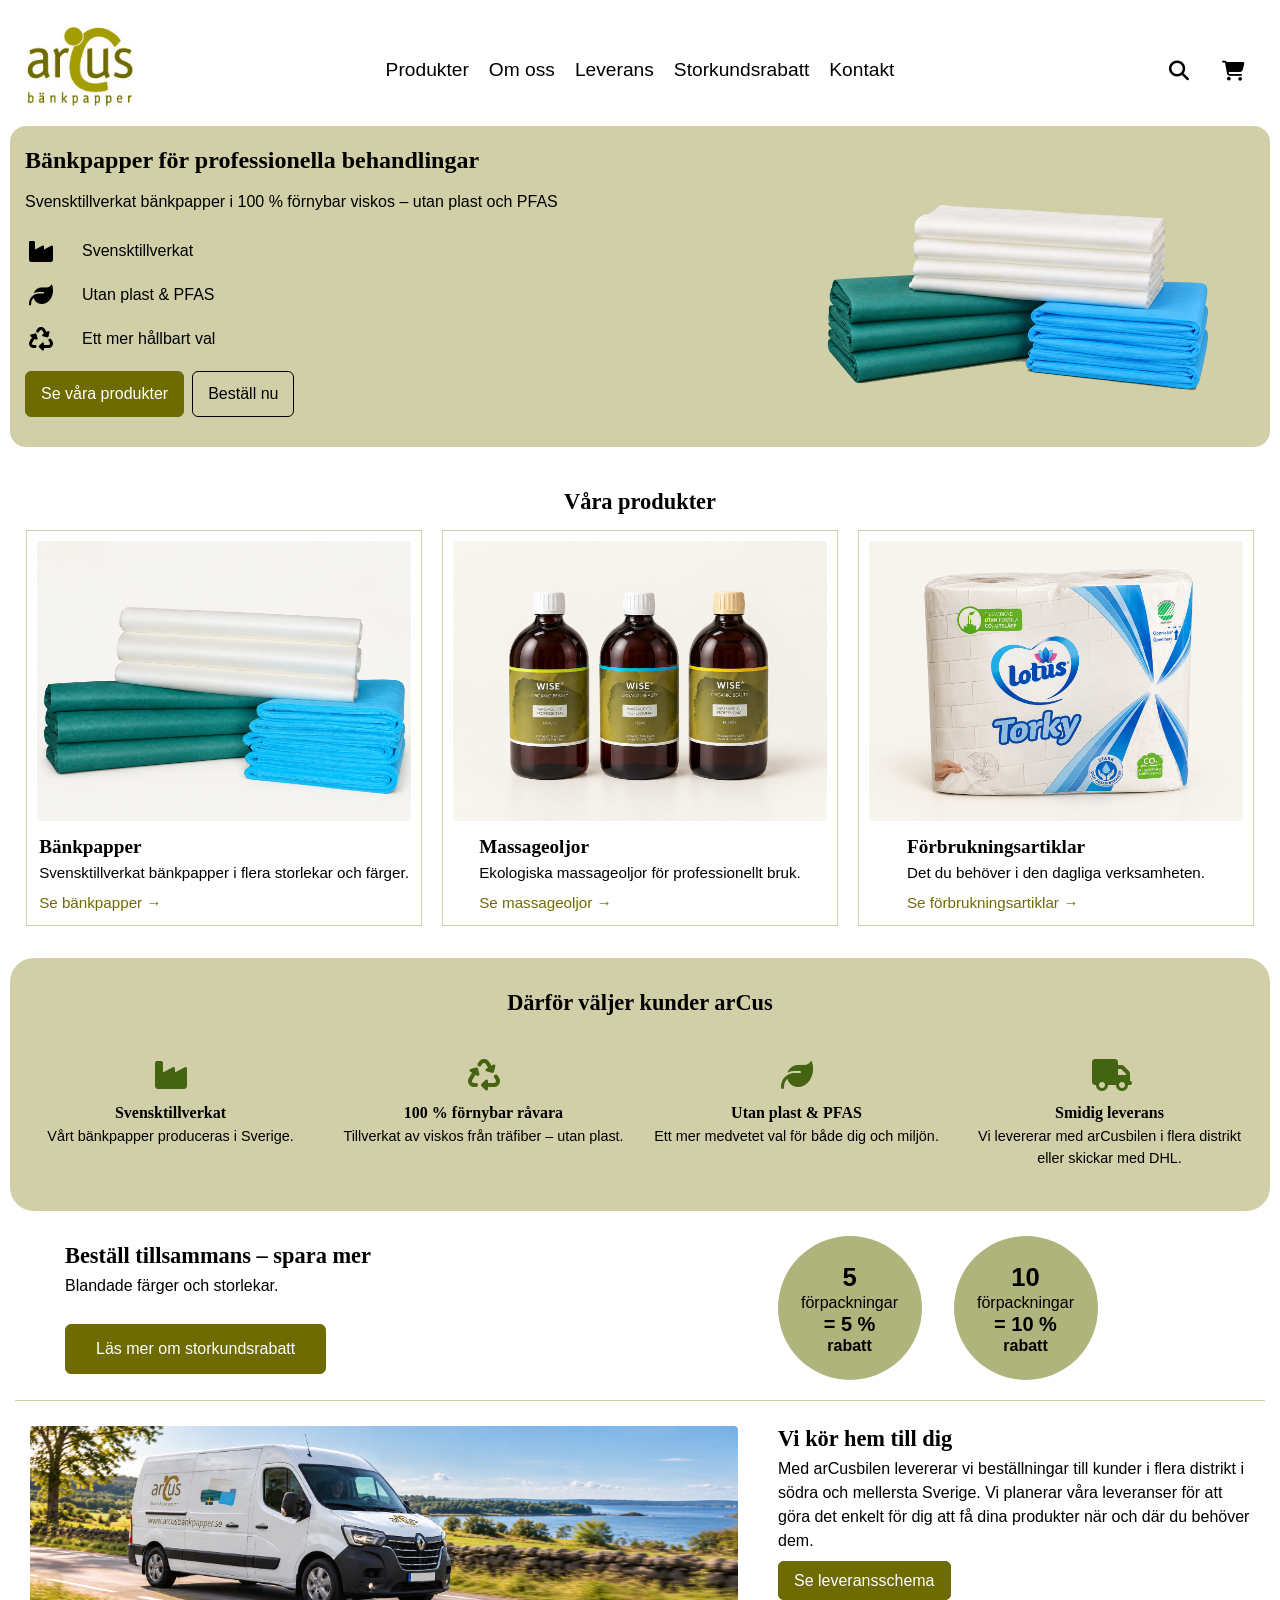
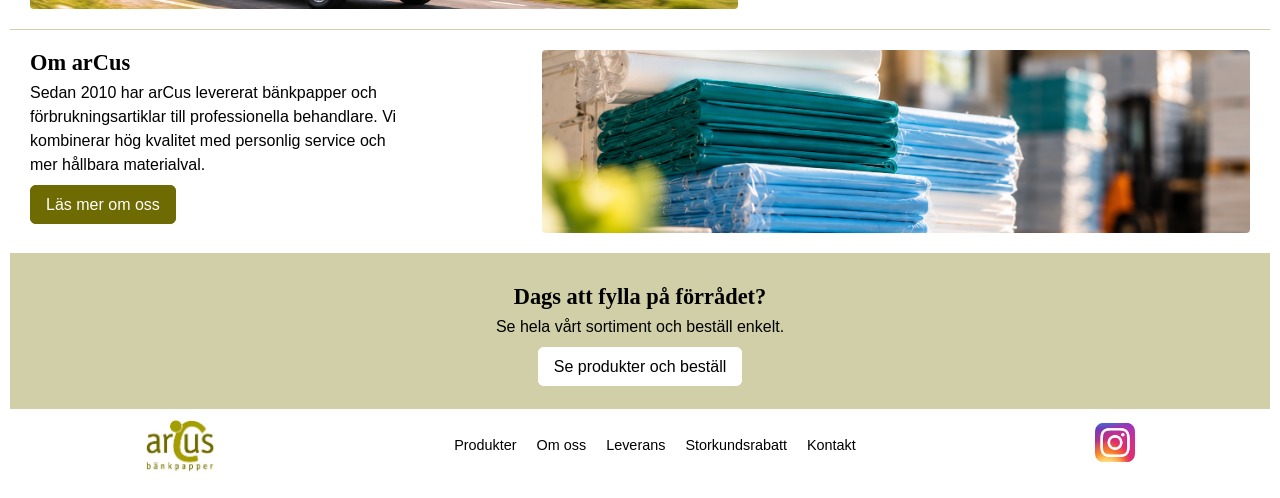
==== index.html @ 89ee5df7 "La till JS för att öppna menyn, justerade HTML och lade till CSS för den öppna menyn" ====
<!doctype html>
<html lang="sv">
  <head>
    <meta charset="UTF-8">
    <meta name="viewport" content="width=device-width, initial-scale=1.0">
    <link rel="stylesheet" href="style.css">
    <link
      rel="stylesheet"
      href="https://cdnjs.cloudflare.com/ajax/libs/font-awesome/6.5.2/css/all.min.css">
    <title>arCus – bänkpapper för professionella behandlare</title>
  </head>
  <body>
    <header>
      <button class="menu-button" aria-label="Meny" aria-expanded="false" aria-controls="main-menu">
        <span class="header-icon">☰</span>
      </button>

      <a href="#">
        <img src="pictures/arcus-logo.jpg" alt="arCus - till startsidan">
      </a>
      <nav class="header-nav" id="main-menu" aria-label="Huvudmeny">
        <a href="#our-products">Produkter</a>
        <a href="#about">Om oss</a>
        <a href="#home-delivery">Leverans</a>
        <a href="#offer">Storkundsrabatt</a>
        <a href="#">Kontakt</a>
      </nav>

      <div class="header-actions">
        <button class="search-button" aria-label="Sök">
          <i
            class="header-icon fa-solid fa-magnifying-glass"
            aria-hidden="true"
          ></i>
        </button>

        <button class="cart-button" aria-label="Varukorg">
          <i
            class="header-icon fa-solid fa-shopping-cart"
            aria-hidden="true"
          ></i>
        </button>
      </div>
    </header>

    <main>
      <section id="hero">
        <div class="hero-text">
          <h1>Bänkpapper för professionella behandlingar</h1>

          <p>
            Svensktillverkat bänkpapper i 100 % förnybar viskos – utan plast och
            PFAS
          </p>

          <ul class="hero-benefits">
            <li class="hero-benefit">
              <i class="hero-icon fa-solid fa-industry" aria-hidden="true"></i>
              <span>Svensktillverkat</span>
            </li>

            <li class="hero-benefit">
              <i class="hero-icon fa-solid fa-leaf" aria-hidden="true"></i>
              <span>Utan plast & PFAS</span>
            </li>

            <li class="hero-benefit">
              <i class="hero-icon fa-solid fa-recycle" aria-hidden="true"></i>
              <span>Ett mer hållbart val</span>
            </li>
          </ul>

          <div class="hero-buttons">
            <a href="#" class="button">Se våra produkter</a>

            <a href="#" class="button button-outline">Beställ nu</a>
          </div>
        </div>
        <div class="hero-image">
          <img
            class="hero-img"
            src="pictures/table-paper-stacked-sand.png"
            alt="Blått, grönt och vitt bänkpapper vikt"
          >
        </div>
      </section>

      <section id="our-products">
        <h2>Våra produkter</h2>

        <div class="products">
          <article>
            <img
              src="pictures/table-paper-stacked-various-color.png"
              alt="Blått, grönt och vitt bänkpapper"
            >
            <div class="product-info">
              <h3>Bänkpapper</h3>
              <p>Svensktillverkat bänkpapper i flera storlekar och färger.</p>
              <a href="#">Se bänkpapper →</a>
            </div>
          </article>

          <article>
            <img
              src="pictures/massage-oils-three-bottles.png"
              alt="Tre flaskor olika massageoljor från Wise"
            >
            <div class="product-info">
              <h3>Massageoljor</h3>
              <p>Ekologiska massageoljor för professionellt bruk.</p>
              <a href="#">Se massageoljor →</a>
            </div>
          </article>

          <article>
            <img
              src="pictures/lotus-torky-paper-package.png"
              alt="Hushållspapret Torky original"
            >
            <div class="product-info">
              <h3>Förbrukningsartiklar</h3>
              <p>Det du behöver i den dagliga verksamheten.</p>
              <a href="#">Se förbrukningsartiklar →</a>
            </div>
          </article>
        </div>
      </section>

      <section id="why-arcus">
        <h2>Därför väljer kunder arCus</h2>
        <ul class="benefits">
          <li class="benefit">
            <i class="benefit-icon fa-solid fa-industry" aria-hidden="true"></i>
            <div>
              <h3>Svensktillverkat</h3>
              <p>Vårt bänkpapper produceras i Sverige.</p>
            </div>
          </li>

          <li class="benefit">
            <i class="benefit-icon fa-solid fa-recycle" aria-hidden="true"></i>
            <div>
              <h3>100 % förnybar råvara</h3>
              <p>Tillverkat av viskos från träfiber – utan plast.</p>
            </div>
          </li>

          <li class="benefit">
            <i class="benefit-icon fa-solid fa-leaf" aria-hidden="true"></i>
            <div>
              <h3>Utan plast & PFAS</h3>
              <p>Ett mer medvetet val för både dig och miljön.</p>
            </div>
          </li>

          <li class="benefit">
            <i class="benefit-icon fa-solid fa-truck" aria-hidden="true"></i>
            <div>
              <h3>Smidig leverans</h3>
              <p>
                Vi levererar med arCusbilen i flera distrikt eller skickar med DHL.
              </p>
            </div>
          </li>
        </ul>
      </section>

      <section id="offer">
        <h2>Beställ tillsammans – spara mer</h2>
        <p>Blandade färger och storlekar.</p>

        <ul class="discount-offers">
          <li class="discount-circle">
            <span class="offer-number">5</span>
            <span>förpackningar</span>
            <span class="offer-percent">= 5 %</span>
            <span class="offer-discount">rabatt</span>
          </li>

          <li class="discount-circle">
            <span class="offer-number">10</span>
            <span>förpackningar</span>
            <span class="offer-percent">= 10 % </span>
            <span class="offer-discount">rabatt</span>
          </li>
        </ul>

        <a href="#" class="button offer-button">Läs mer 
          <span class="desktop-only">om storkundsrabatt</span>
        </a>
      </section>

      <section id="home-delivery">
        <img
          src="pictures/arcus-van-on-the-road.png"
          alt="arCusbilen som är ute och kör på vägen intill en sjö"
        >
        <div class="home-delivery-content">
          <h2>Vi kör hem till dig</h2>
          <p>
            Med arCusbilen levererar vi beställningar till kunder i flera
            distrikt i södra och mellersta Sverige.
            <span class="desktop-only"
              >Vi planerar våra leveranser för att göra det enkelt för dig att
              få dina produkter när och där du behöver dem.</span
            >
          </p>
          <a href="#" class="button">Se leveransschema</a>
        </div>
      </section>

      <section id="about">
        <img
          src="pictures/table-paper-stacked-in-warehouse.png"
          alt="Inplastat bänkpapper i olika färger på lagret med en suddig truck och mer papper i bakgrunden"
        >
        <div class="about-content">
          <h2>Om arCus</h2>
          <p>
            Sedan 2010 har arCus levererat bänkpapper och förbrukningsartiklar
            till professionella behandlare.
            <span class="desktop-only"
              >Vi kombinerar hög kvalitet med personlig service och mer hållbara
              materialval.</span
            >
          </p>
          <a href="#" class="button">Läs mer om oss</a>
        </div>
      </section>

      <section id="order">
        <h2>Dags att fylla på förrådet?</h2>
        <p>Se hela vårt sortiment och beställ enkelt.</p>
        <a href="#" class="button button-light">Se produkter och beställ</a>
      </section>
    </main>

    <footer>
      <img
        class="footer-logo"
        src="pictures/arcus-logo.jpg"
        alt="arCus logotyp"
      >
      <nav aria-label="Snabblänkar" class="quick-links">
        <a href="#our-products">Produkter</a>
        <a href="#about">Om oss</a>
        <a href="#home-delivery">Leverans</a>
        <a href="#offer">Storkundsrabatt</a>
        <a href="#">Kontakt</a>
      </nav>

      <a href="https://www.instagram.com/arcusbankpapper/">
        <img
          class="footer-instagram"
          src="pictures/instagram.jpg"
          alt="arCus på Instagram"
        >
      </a>
    </footer>

    <script src="script.js"></script>
  </body>
</html>
---- style.css ----
:root {
  --color-sand: #d0cfa8;
  --color-sand-dark: #afb47c;
  --color-olive: #6f6b03;
  --color-green: #456412;
}

* {
  box-sizing: border-box;
}

body {
  margin: 0;
  font-family: Arial, sans-serif;
  line-height: 1.5;
}

html {
  scroll-padding-top: 5rem;
}

ul {
  list-style: none;
  margin: 0;
  padding: 0;
}

h1,
h2,
h3 {
  font-family: Georgia, serif;
  line-height: 1.2;
}

h2 {
  margin: 0 0 4px;
  font-size: 1.4rem;
}

h3 {
  font-size: 1.2rem;
  margin: 0 0 4px;
}

header nav {
  display: none;
}

header nav a {
  text-decoration: none;
  color: black;
 }

header {
  display: grid;
  grid-template-columns: 1fr auto 1fr;
  align-items: center;
  padding: 10px 15px;
  position: sticky;
  top: 0;
  z-index: 1000;
  background-color: white;
}

.header-icon {
  font-size: 1.25rem;
}

header a img {
  max-width: 80px;
}

.header-actions {
  justify-self: end;
  display: flex;
  gap: 10px;
}

.menu-button,
.header-actions button {
  min-width: 44px;
  min-height: 44px;
  background: none;
  border: none;
  color: inherit;
  cursor: pointer;
}

.menu-button {
  justify-self: start;
  padding: 0 20px;
}

#hero {
  padding: 10px 15px;
  background-color: var(--color-sand);
}

.hero-text h1 {
  margin: 10px 0 15px;
}

.hero-text p {
  margin: 0 0 5px 0;
}

.hero-icon {
  width: 2rem;
  text-align: center;
  font-size: 1.5rem;
  flex-shrink: 0;
  padding: 10px 0;
}

.hero-benefits {
  padding: 10px 0;
}

.benefit,
.hero-benefit {
  display: flex;
  align-items: center;
  gap: 25px;
}

.hero-buttons {
  display: flex;
  gap: 8px;
  margin-bottom: 20px;
}

.button {
  padding: 10px 15px;
  border-radius: 6px;
  border: 1px solid var(--color-olive);
  background-color: var(--color-olive);
  color: white;
  text-decoration: none;
}

.button-outline {
  background-color: transparent;
  border: 1px solid black;
  color: black;
}

.button-light {
  background-color: white;
  border-color: white;
  color: black;
}

.hero-img {
  display: block;
  width: 100%;
  max-width: 100%;
  height: auto;
  margin: 0 auto;
  border-radius: 6px;
}

#our-products,
#why-arcus,
#offer {
  padding: 10px 15px;
}

.products {
  display: grid;
  grid-template-columns: 1fr;
  gap: 20px;
}

.products article {
  display: flex;
  align-items: center;
  gap: 14px;
  padding: 10px 0px 0px 0px;
  border-top: 1px solid var(--color-sand);
}

.products article:last-child {
  border-bottom: 1px solid var(--color-sand);
  padding-bottom: 20px;
}

.products article img,
#home-delivery img,
#about img {
  width: 120px;
  aspect-ratio: 4 / 3;
  object-fit: cover;
  flex-shrink: 0;
  border-radius: 4px;
}

.product-info,
.home-delivery-content,
.about-content {
  flex: 1;
}

.product-info p {
  margin: 0 0 6px;
  font-size: 0.95rem;
}

.product-info a {
  text-decoration: none;
  color: var(--color-olive);
  font-size: 0.95rem;
}

#why-arcus h2 {
  margin: 0 0 20px 0;
}

.benefits {
  display: flex;
  flex-direction: column;
  gap: 20px;
  padding: 10px 0;
}

.benefit p {
  margin: 0;
}

.benefit-icon {
  width: 2.25rem;
  text-align: center;
  font-size: 2rem;
  flex-shrink: 0;
  color: var(--color-green);
}

#offer {
  display: flex;
  flex-direction: column;
  background-color: var(--color-sand);
  border-radius: 20px;
  margin: 5px;
}

.discount-offers {
  display: flex;
  justify-content: center;
  gap: 2rem;
  margin-bottom: 10px;
}

.discount-circle {
  width: 7.5rem;
  aspect-ratio: 1;
  border-radius: 50%;
  background-color: var(--color-sand-dark);
  display: flex;
  flex-direction: column;
  justify-content: center;
  align-items: center;
  text-align: center;
  line-height: 1.2;
}

#offer p,
#order p {
  margin-top: 0;
}

.offer-number {
  font-size: 1.6rem;
  font-weight: 700;
}

.offer-percent {
  font-size: 1.25rem;
  font-weight: 700;
}

.offer-discount {
  font-weight: 600;
}

.desktop-only {
  display: none;
}

.offer-button {
  width: 60%;
  text-align: center;
  align-self: center;
}

#home-delivery,
#about {
  display: flex;
  align-items: stretch;
  gap: 14px;
  padding: 20px;
  border-bottom: 1px solid var(--color-sand);
}

.home-delivery-content p,
.about-content p {
  margin-top: 4px;
}

#order {
  background-color: var(--color-sand);
  text-align: center;
  padding: 15px;
}

footer {
  display: flex;
  justify-content: space-between;
  align-items: center;
  padding: 10px 15px;
}

.footer-logo {
  max-width: 70px;
}

.footer-instagram {
  width: 40px;
}

.quick-links {
  display: flex;
  flex-direction: column;
}

.quick-links a {
  font-size: 0.9rem;
  text-decoration: none;
  color: black;
  padding: 6px 0;
}

a:hover {
  text-decoration: underline;
}

.button:hover {
  text-decoration: none;
  opacity: 0.85;
}

.button-outline:hover {
  background-color: var(--color-olive);
  border-color: var(--color-olive);
  color: white;
  opacity: 1;
}

.menu-button:hover,
.header-actions button:hover {
  opacity: 0.6;
}

a:focus-visible,
button:focus-visible {
  outline: 3px solid var(--color-green);
  outline-offset: 2px;
}

@media (max-width: 767px) {
  header nav.is-open {
    display: flex;
    flex-direction: column;
    position: absolute;
    top: 100%;
    left: 15px;
    min-width: 14rem;
    padding: 10px 20px;
    background-color: white;
    border: 1px solid var(--color-sand);
    border-radius: 6px;
    box-shadow: 0 4px 12px rgba(0, 0, 0, 0.15);
  }

  header nav.is-open a {
    padding: 8px 0;
  }
}

@media (min-width: 768px) {
  body {
    max-width: 1600px;
    margin: auto;
    padding: 15px 10px;
  }

  .menu-button {
    display: none;
  }

  header nav {
    display: flex;
    gap: 20px;
  }

  header nav a {
    font-size: 1.2rem;
  }

  header a img {
    max-width: 110px;
  }

  #hero {
    display: grid;
    grid-template-columns: 3fr 2fr;
    gap: 40px;
    align-items: stretch;
    border-radius: 1rem;
  }

  .hero-image {
    position: relative;
    min-height: 250px;
  }

  .hero-image img {
    position: absolute;
    inset: 0;
    width: 100%;
    height: 100%;
    margin: 0;
    object-fit: contain;
  }

  .products {
    grid-template-columns: repeat(3, 1fr);
  }

  .products article {
    flex-direction: column;
    border: 1px solid var(--color-sand);
    padding: 10px;
    text-align: start;
  }

  .products article:last-child {
    padding-bottom: 10px;
  }

  .products article img {
    width: 100%;
  }

  #our-products {
    padding: 2rem 1rem;
    text-align: center;
  }

  #our-products h2 {
    padding: 10px;
  }

  #why-arcus {
    padding: 2rem 1rem;
    text-align: center;
    background-color: var(--color-sand);
    border-radius: 1.5rem;
  }

  #why-arcus h2 {
    margin-bottom: 2rem;
  }

  .benefits {
    display: grid;
    grid-template-columns: repeat(4, 1fr);
    gap: 1.5rem;
  }

  .benefit {
    flex-direction: column;
    align-items: center;
    gap: 0.75rem;
  }

  .benefit h3 {
    font-size: 1rem;
    font-weight: 700;
  }

  .benefit p {
    font-size: 0.9rem;
  }

  #offer {
    display: grid;
    grid-template-columns: 1fr 1fr;
    grid-template-rows: 1fr auto auto auto 1fr;
    column-gap: 40px;
    background-color: white;
    padding: 20px 50px;
    border-radius: 0;
    border-bottom: 1px solid var(--color-sand);
  }

  #offer h2 {
    grid-column: 1;
    grid-row: 2;
  }

  #offer p {
    grid-column: 1;
    grid-row: 3;
  }

  .desktop-only {
    display: inline;
  }

  #offer .offer-button {
    display: block;
    grid-column: 1;
    grid-row: 4;
    justify-self: start;
    align-self: auto;
    width: auto;
    padding: 12px 30px;
    margin-top: 10px;
  }

  #offer .discount-offers {
    grid-column: 2;
    grid-row: 1 / -1;
    align-self: center;
    margin-bottom: 0;
  }

  .discount-circle {
    width: 9rem;
  }

  #home-delivery,
  #about {
    display: grid;
    column-gap: 40px;
    align-items: stretch;
    min-height: 14rem;
  }

  #home-delivery {
    grid-template-columns: 3fr 2fr;
  }

  #about {
    grid-template-columns: 2fr 3fr;
  }

  #home-delivery img,
  #about img {
    width: 100%;
    height: 0;
    min-height: 100%;
    aspect-ratio: auto;
  }

  #about img {
    order: 3;
  }

  .about-content {
    max-width: 80%;
  }

  #order {
    padding: 30px;
  }

  footer {
    justify-content: space-around;
  }

  .quick-links {
    flex-direction: row;
    gap: 20px;
  }
}

@media (min-width: 1600px) {
  html {
  scroll-padding-top: 10rem;
  }

  body {
    max-width: 3000px;
    font-size: 1.5rem;
  }

  h1 {
    font-size: 3rem;
  }

  h2 {
    font-size: 2.5rem;
  }

  h3 {
    font-size: 2rem;
  }

  header a img {
    max-width: 200px;
  }

  .header-icon {
    font-size: 2rem;
  }

  .header-actions {
    gap: 40px;
  }

  header nav {
    gap: 70px;
  }

  header nav a {
    font-size: 1.5rem;
  }

  #hero {
    min-height: 500px;
    padding: 50px;
    margin-top: 30px;
  }

  .products article {
    margin: 1rem 4rem;
  }

  .product-info p {
    font-size: 1.5rem;
  }

  .product-info a {
    font-size: 1.2rem;
  }

  #why-arcus {
    min-height: 300px;
  }

  .benefit-icon {
    width: 3rem;
    font-size: 3rem;
  }

  .benefit h3 {
    font-size: 1.8rem;
  }

  .benefit p {
    font-size: 1.5rem;
  }

  .discount-circle {
    width: 11rem;
  }

  .offer-number {
    font-size: 2rem;
  }

  .offer-percent {
    font-size: 1.5rem;
  }

  #home-delivery,
  #about {
    min-height: 350px;
  }

  footer {
    min-height: 100px;
  }

  .quick-links a {
    font-size: 1.2rem;
  }
}
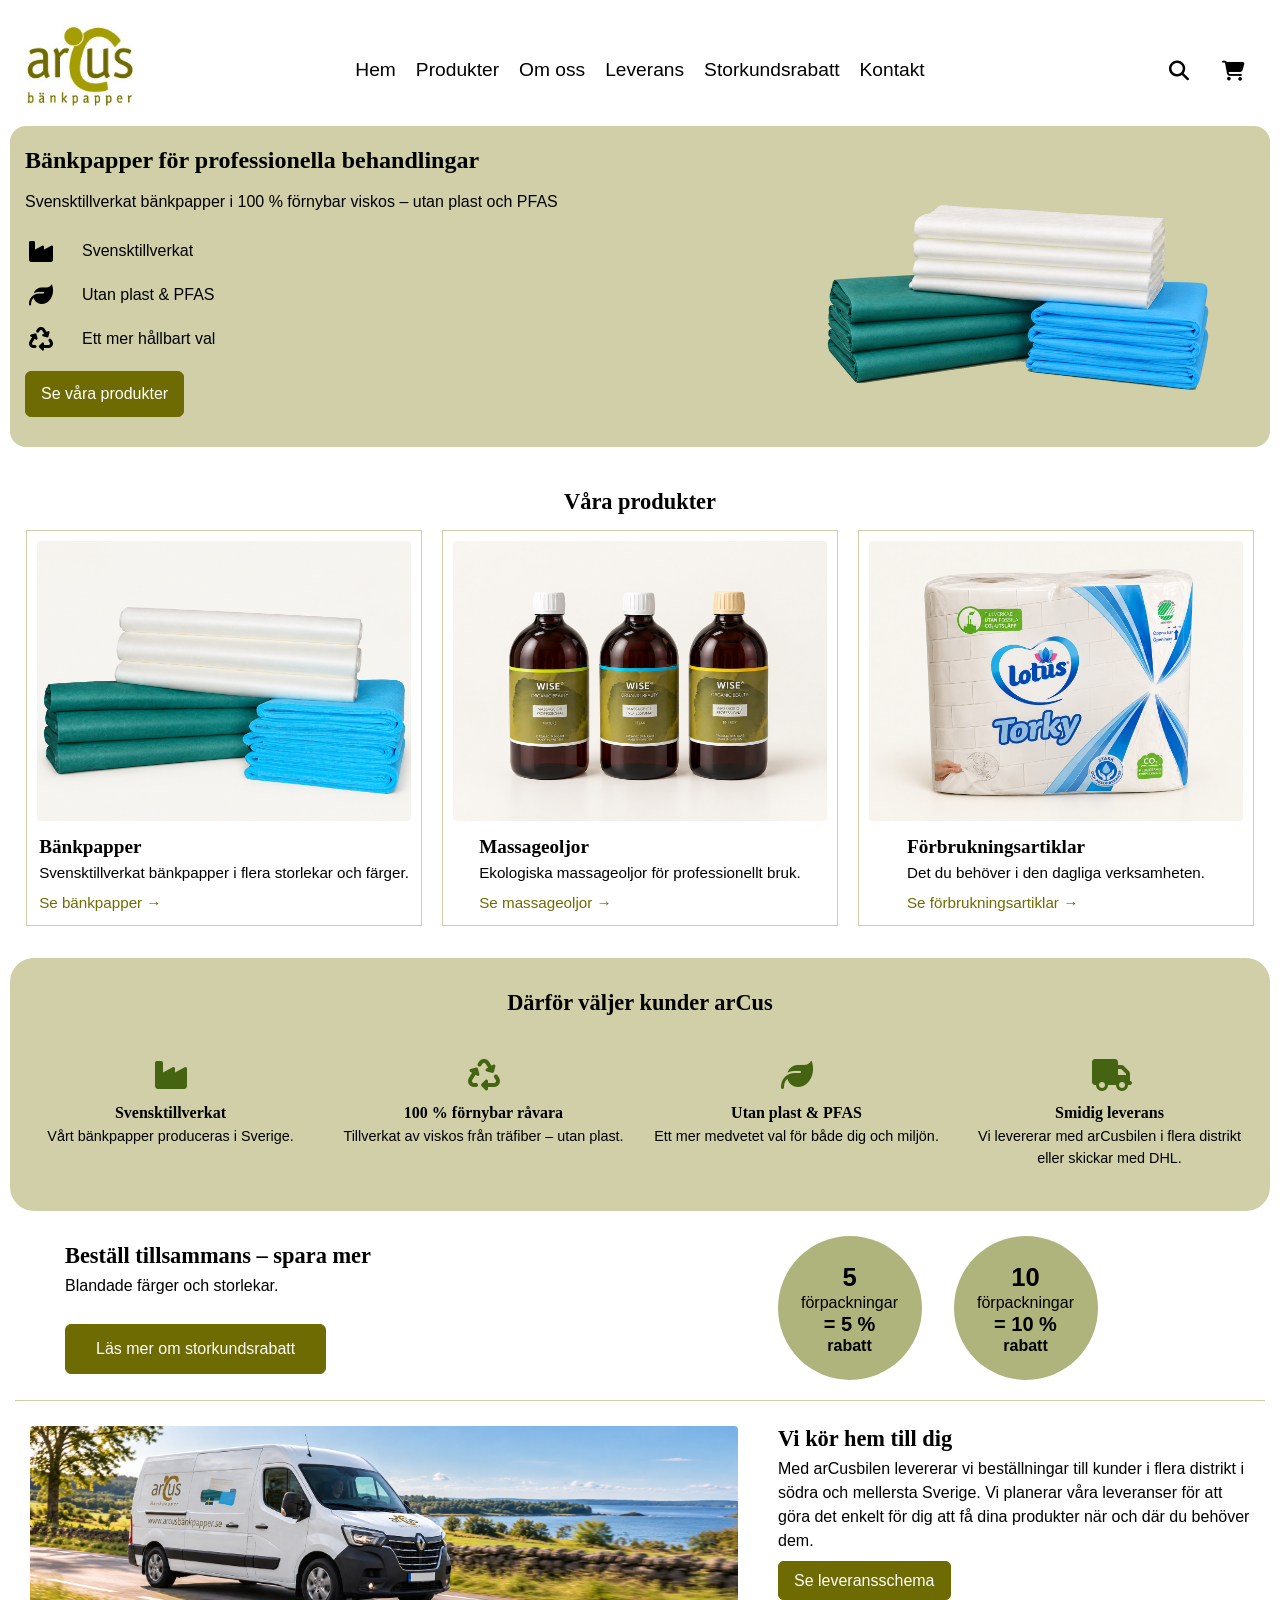
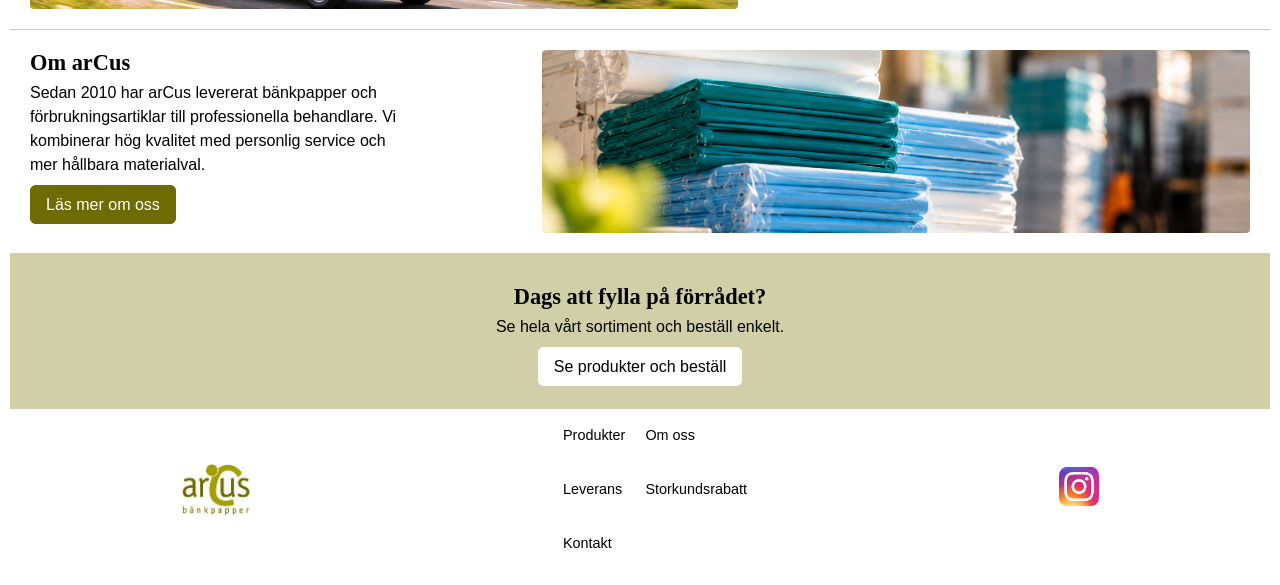
==== commit b3ac1d27: "massa ändringar" ====
--- a/index.html
+++ b/index.html
@@ -1,29 +1,39 @@
 <!doctype html>
 <html lang="sv">
   <head>
-    <meta charset="UTF-8">
-    <meta name="viewport" content="width=device-width, initial-scale=1.0">
-    <link rel="stylesheet" href="style.css">
+    <meta charset="UTF-8" />
+    <meta name="viewport" content="width=device-width, initial-scale=1.0" />
+    <link rel="stylesheet" href="style.css" />
+    <link rel="stylesheet" href="../varukorg/cart.css" />
+    <link rel="stylesheet" href="produkter/search.css" />
+    
     <link
       rel="stylesheet"
-      href="https://cdnjs.cloudflare.com/ajax/libs/font-awesome/6.5.2/css/all.min.css">
+      href="https://cdnjs.cloudflare.com/ajax/libs/font-awesome/6.5.2/css/all.min.css"
+    />
     <title>arCus – bänkpapper för professionella behandlare</title>
   </head>
   <body>
     <header>
-      <button class="menu-button" aria-label="Meny" aria-expanded="false" aria-controls="main-menu">
+      <button
+        class="menu-button"
+        aria-label="Meny"
+        aria-expanded="false"
+        aria-controls="main-menu"
+      >
         <span class="header-icon">☰</span>
       </button>
 
-      <a href="#">
-        <img src="pictures/arcus-logo.jpg" alt="arCus - till startsidan">
+      <a href="index.html">
+        <img src="pictures/arcus-logo.jpg" alt="arCus - till startsidan" />
       </a>
       <nav class="header-nav" id="main-menu" aria-label="Huvudmeny">
-        <a href="#our-products">Produkter</a>
-        <a href="#about">Om oss</a>
-        <a href="#home-delivery">Leverans</a>
-        <a href="#offer">Storkundsrabatt</a>
-        <a href="#">Kontakt</a>
+        <a href="../index.html" aria-current="page">Hem</a>
+        <a href="../produkter/produkter.html">Produkter</a>
+        <a href="../om-oss/om-oss.html">Om oss</a>
+        <a href="../leverans/leverans.html">Leverans</a>
+        <a href="../storkundsrabatt/storkundsrabatt.html">Storkundsrabatt</a>
+        <a href="../kontakt/kontakt.html">Kontakt</a>
       </nav>
 
       <div class="header-actions">
@@ -71,9 +81,9 @@
           </ul>
 
           <div class="hero-buttons">
-            <a href="#" class="button">Se våra produkter</a>
-
-            <a href="#" class="button button-outline">Beställ nu</a>
+            <a href="/produkter/produkter.html" class="button">Se våra produkter</a>
+
+          
           </div>
         </div>
         <div class="hero-image">
@@ -81,7 +91,7 @@
             class="hero-img"
             src="pictures/table-paper-stacked-sand.png"
             alt="Blått, grönt och vitt bänkpapper vikt"
-          >
+          />
         </div>
       </section>
 
@@ -93,11 +103,11 @@
             <img
               src="pictures/table-paper-stacked-various-color.png"
               alt="Blått, grönt och vitt bänkpapper"
-            >
+            />
             <div class="product-info">
               <h3>Bänkpapper</h3>
               <p>Svensktillverkat bänkpapper i flera storlekar och färger.</p>
-              <a href="#">Se bänkpapper →</a>
+              <a href="/produkter/produkter.html#bankpapper">Se bänkpapper →</a>
             </div>
           </article>
 
@@ -105,11 +115,11 @@
             <img
               src="pictures/massage-oils-three-bottles.png"
               alt="Tre flaskor olika massageoljor från Wise"
-            >
+            />
             <div class="product-info">
               <h3>Massageoljor</h3>
               <p>Ekologiska massageoljor för professionellt bruk.</p>
-              <a href="#">Se massageoljor →</a>
+              <a href="/produkter/produkter.html#massageoljor">Se massageoljor →</a>
             </div>
           </article>
 
@@ -117,11 +127,11 @@
             <img
               src="pictures/lotus-torky-paper-package.png"
               alt="Hushållspapret Torky original"
-            >
+            />
             <div class="product-info">
               <h3>Förbrukningsartiklar</h3>
               <p>Det du behöver i den dagliga verksamheten.</p>
-              <a href="#">Se förbrukningsartiklar →</a>
+              <a href="/produkter/produkter.html#forbrukning">Se förbrukningsartiklar →</a>
             </div>
           </article>
         </div>
@@ -159,7 +169,8 @@
             <div>
               <h3>Smidig leverans</h3>
               <p>
-                Vi levererar med arCusbilen i flera distrikt eller skickar med DHL.
+                Vi levererar med arCusbilen i flera distrikt eller skickar med
+                DHL.
               </p>
             </div>
           </li>
@@ -186,7 +197,8 @@
           </li>
         </ul>
 
-        <a href="#" class="button offer-button">Läs mer 
+        <a href="/storkundsrabatt/storkundsrabatt.html" class="button offer-button"
+          >Läs mer
           <span class="desktop-only">om storkundsrabatt</span>
         </a>
       </section>
@@ -195,7 +207,7 @@
         <img
           src="pictures/arcus-van-on-the-road.png"
           alt="arCusbilen som är ute och kör på vägen intill en sjö"
-        >
+        />
         <div class="home-delivery-content">
           <h2>Vi kör hem till dig</h2>
           <p>
@@ -206,7 +218,7 @@
               få dina produkter när och där du behöver dem.</span
             >
           </p>
-          <a href="#" class="button">Se leveransschema</a>
+          <a href="/leverans/leverans.html" class="button">Se leveransschema</a>
         </div>
       </section>
 
@@ -214,7 +226,7 @@
         <img
           src="pictures/table-paper-stacked-in-warehouse.png"
           alt="Inplastat bänkpapper i olika färger på lagret med en suddig truck och mer papper i bakgrunden"
-        >
+        />
         <div class="about-content">
           <h2>Om arCus</h2>
           <p>
@@ -225,14 +237,14 @@
               materialval.</span
             >
           </p>
-          <a href="#" class="button">Läs mer om oss</a>
+          <a href="/om-oss/om-oss.html" class="button">Läs mer om oss</a>
         </div>
       </section>
 
       <section id="order">
         <h2>Dags att fylla på förrådet?</h2>
         <p>Se hela vårt sortiment och beställ enkelt.</p>
-        <a href="#" class="button button-light">Se produkter och beställ</a>
+        <a href="/produkter/produkter.html" class="button button-light">Se produkter och beställ</a>
       </section>
     </main>
 
@@ -241,13 +253,13 @@
         class="footer-logo"
         src="pictures/arcus-logo.jpg"
         alt="arCus logotyp"
-      >
+      />
       <nav aria-label="Snabblänkar" class="quick-links">
-        <a href="#our-products">Produkter</a>
-        <a href="#about">Om oss</a>
-        <a href="#home-delivery">Leverans</a>
-        <a href="#offer">Storkundsrabatt</a>
-        <a href="#">Kontakt</a>
+        <a href="/produkter/produkter.html">Produkter</a>
+        <a href="/om-oss/om-oss.html">Om oss</a>
+        <a href="/leverans/leverans.html">Leverans</a>
+        <a href="/storkundsrabatt/storkundsrabatt.html">Storkundsrabatt</a>
+        <a href="/kontakt/kontakt.html">Kontakt</a>
       </nav>
 
       <a href="https://www.instagram.com/arcusbankpapper/">
@@ -255,10 +267,13 @@
           class="footer-instagram"
           src="pictures/instagram.jpg"
           alt="arCus på Instagram"
-        >
+        />
       </a>
     </footer>
 
     <script src="script.js"></script>
+    <script src="../varukorg/cart.js"></script>
+    <script src="produkter/search.js"></script>
+
   </body>
 </html>
--- a/style.css
+++ b/style.css
@@ -49,7 +49,7 @@
 header nav a {
   text-decoration: none;
   color: black;
- }
+}
 
 header {
   display: grid;
@@ -327,8 +327,9 @@
 }
 
 .quick-links {
-  display: flex;
-  flex-direction: column;
+  display: grid;
+  grid-template-columns: repeat(2, max-content);
+  gap: 6px 20px;
 }
 
 .quick-links a {
@@ -585,13 +586,13 @@
 }
 
 @media (min-width: 1600px) {
-  html {
-  scroll-padding-top: 10rem;
-  }
-
   body {
     max-width: 3000px;
     font-size: 1.5rem;
+  }
+
+  html {
+    scroll-padding-top: 10rem;
   }
 
   h1 {
--- a/varukorg/cart.css
+++ b/varukorg/cart.css
@@ -0,0 +1,558 @@
+/* =========================================================
+   VARUKORG – cart.css
+   Laddas på ALLA sidor. Mobile first: panelen tar hela
+   bredden på mobil och blir en sidopanel från 600px.
+========================================================= */
+
+
+/* =========================
+   IKONEN I HEADERN
+========================= */
+
+.cart-toggle {
+  position: relative;
+}
+
+.cart-badge {
+  position: absolute;
+  top: 2px;
+  right: 0;
+
+  min-width: 20px;
+  height: 20px;
+  padding: 0 5px;
+
+  font-family: Arial, sans-serif;
+  font-size: 0.75rem;
+  font-weight: bold;
+  line-height: 20px;
+  text-align: center;
+  color: white;
+
+  background-color: var(--color-olive, #6f6b03);
+  border-radius: 10px;
+  pointer-events: none;
+}
+
+.cart-badge[hidden] {
+  display: none;
+}
+
+.cart-badge.is-bump {
+  animation: cart-bump 0.35s ease;
+}
+
+@keyframes cart-bump {
+  0%   { transform: scale(1); }
+  40%  { transform: scale(1.4); }
+  100% { transform: scale(1); }
+}
+
+
+/* =========================
+   PANEL OCH BAKGRUND
+========================= */
+
+.cart-overlay {
+  position: fixed;
+  inset: 0;
+  z-index: 1900;
+
+  background-color: rgba(0, 0, 0, 0.45);
+  opacity: 0;
+  visibility: hidden;
+
+  transition: opacity 0.25s ease, visibility 0.25s;
+}
+
+.cart-overlay.is-open {
+  opacity: 1;
+  visibility: visible;
+  transition: opacity 0.25s ease, visibility 0s;
+}
+
+.cart-drawer {
+  position: fixed;
+  top: 0;
+  right: 0;
+  bottom: 0;
+  z-index: 2000;
+
+  display: flex;
+  flex-direction: column;
+
+  width: 100%;
+  max-width: 100%;
+
+  /* Fast textstorlek, så att panelen inte växer med sidans 1.5rem på stora skärmar */
+  font-family: Arial, sans-serif;
+  font-size: 1rem;
+  line-height: 1.5;
+  color: var(--color-text, #202018);
+
+  background-color: white;
+  box-shadow: -4px 0 20px rgba(0, 0, 0, 0.2);
+
+  transform: translateX(100%);
+  visibility: hidden;
+  transition: transform 0.3s ease, visibility 0.3s;
+}
+
+/* Synlig direkt när den öppnas (annars går det inte att flytta fokus dit),
+   men först efter animationen när den stängs */
+.cart-drawer.is-open {
+  transform: translateX(0);
+  visibility: visible;
+  transition: transform 0.3s ease, visibility 0s;
+}
+
+/* Hindrar att sidan bakom panelen scrollar */
+body.cart-open {
+  overflow: hidden;
+}
+
+@media (prefers-reduced-motion: reduce) {
+  .cart-drawer,
+  .cart-overlay {
+    transition: none;
+  }
+
+  .cart-badge.is-bump {
+    animation: none;
+  }
+}
+
+
+/* =========================
+   RUBRIK
+========================= */
+
+.cart-drawer__header {
+  display: flex;
+  align-items: center;
+  justify-content: space-between;
+  gap: 15px;
+
+  padding: 15px 20px;
+
+  border-bottom: 1px solid var(--color-sand, #d0cfa8);
+}
+
+.cart-drawer__title {
+  margin: 0;
+  font-size: 1.4rem;
+}
+
+.cart-drawer__count {
+  font-family: Arial, sans-serif;
+  font-size: 1rem;
+  font-weight: normal;
+  color: #55554a;
+}
+
+.cart-drawer__close {
+  flex-shrink: 0;
+
+  width: 48px;
+  height: 48px;
+  padding: 0;
+
+  font-size: 2rem;
+  line-height: 1;
+  color: inherit;
+
+  background: none;
+  border: 0;
+  border-radius: 6px;
+  cursor: pointer;
+}
+
+.cart-drawer__close:hover {
+  background-color: var(--color-cream, #f5f4e9);
+}
+
+
+/* =========================
+   INNEHÅLL
+========================= */
+
+.cart-drawer__body {
+  flex: 1;
+  overflow-y: auto;
+
+  padding: 10px 20px;
+}
+
+.cart-empty {
+  margin: 30px 0;
+
+  text-align: center;
+  color: #55554a;
+}
+
+.cart-empty[hidden],
+.cart-drawer__footer[hidden],
+.cart-note[hidden],
+.cart-summary[hidden] {
+  display: none;
+}
+
+/* Rabattmeddelanden: vad som är aktivt och vad som saknas för nästa nivå */
+
+.cart-promos {
+  display: grid;
+  gap: 10px;
+
+  margin-top: 8px;
+}
+
+.cart-promos:empty {
+  display: none;
+}
+
+.cart-promo {
+  display: flex;
+  align-items: flex-start;
+  gap: 12px;
+
+  margin: 0;
+  padding: 12px 14px;
+
+  font-size: 0.95rem;
+  line-height: 1.45;
+
+  background-color: var(--color-cream, #f5f4e9);
+  border: 1px dashed var(--color-sand-dark, #afb47c);
+  border-radius: 8px;
+}
+
+.cart-promo--active {
+  background-color: #eef3df;
+  border: 1px solid var(--color-green, #456412);
+}
+
+.cart-promo__icon {
+  display: flex;
+  align-items: center;
+  justify-content: center;
+  flex-shrink: 0;
+
+  width: 26px;
+  height: 26px;
+
+  font-size: 0.85rem;
+  font-weight: bold;
+  color: white;
+
+  background-color: var(--color-sand-dark, #afb47c);
+  border-radius: 50%;
+}
+
+.cart-promo--active .cart-promo__icon {
+  background-color: var(--color-green, #456412);
+}
+
+.cart-promo__text {
+  display: grid;
+  gap: 2px;
+}
+
+.cart-list {
+  margin: 0;
+  padding: 0;
+
+  list-style: none;
+}
+
+.cart-item {
+  display: grid;
+  grid-template-columns: 72px minmax(0, 1fr);
+  align-items: start;
+  gap: 14px;
+
+  padding: 18px 0;
+
+  border-bottom: 1px solid var(--color-sand, #d0cfa8);
+}
+
+/* Liten bild till vänster. Bilden skalas ner för att rymmas, aldrig upp. */
+
+.cart-item__image {
+  display: flex;
+  align-items: center;
+  justify-content: center;
+
+  width: 72px;
+  height: 72px;
+  padding: 6px;
+  overflow: hidden;
+
+  background-color: white;
+  border: 1px solid var(--color-sand, #d0cfa8);
+  border-radius: 6px;
+}
+
+.cart-item__image img {
+  display: block;
+  width: auto;
+  height: auto;
+  max-width: 100%;
+  max-height: 100%;
+  object-fit: contain;
+}
+
+.cart-item__image.is-missing {
+  background-color: var(--color-cream, #f5f4e9);
+}
+
+.cart-item__main {
+  display: grid;
+  gap: 12px;
+
+  min-width: 0;
+}
+
+.cart-item__info p {
+  margin: 0;
+}
+
+.cart-item__name {
+  font-family: Georgia, serif;
+  font-size: 1.1rem;
+  font-weight: bold;
+  line-height: 1.3;
+}
+
+.cart-item__label {
+  margin-top: 2px !important;
+
+  font-size: 0.95rem;
+  color: #55554a;
+}
+
+.cart-item__unit-price {
+  margin-top: 2px !important;
+
+  font-size: 0.9rem;
+  color: #55554a;
+}
+
+.cart-item__controls {
+  display: flex;
+  flex-wrap: wrap;
+  align-items: center;
+  gap: 10px 15px;
+}
+
+.cart-qty {
+  display: flex;
+  align-items: center;
+
+  border: 2px solid var(--color-olive, #6f6b03);
+  border-radius: 6px;
+  overflow: hidden;
+}
+
+.cart-qty__btn {
+  width: 44px;
+  height: 44px;
+  padding: 0;
+
+  font: inherit;
+  font-size: 1.4rem;
+  line-height: 1;
+  color: var(--color-olive, #6f6b03);
+
+  background-color: white;
+  border: 0;
+  cursor: pointer;
+}
+
+.cart-qty__btn:hover:not(:disabled) {
+  background-color: var(--color-cream, #f5f4e9);
+}
+
+.cart-qty__btn:disabled {
+  opacity: 0.35;
+  cursor: not-allowed;
+}
+
+.cart-qty__value {
+  min-width: 44px;
+
+  font-weight: bold;
+  text-align: center;
+
+  border-left: 1px solid var(--color-sand, #d0cfa8);
+  border-right: 1px solid var(--color-sand, #d0cfa8);
+  line-height: 44px;
+}
+
+.cart-item__line-price {
+  margin: 0 0 0 auto;
+
+  font-family: Georgia, serif;
+  font-size: 1.15rem;
+  font-weight: bold;
+  color: var(--color-olive, #6f6b03);
+}
+
+.cart-item__remove {
+  flex-basis: 100%;
+  justify-content: flex-start;
+}
+
+
+/* =========================
+   SUMMA OCH KNAPPAR
+========================= */
+
+.cart-drawer__footer {
+  display: grid;
+  gap: 12px;
+
+  padding: 15px 20px 20px;
+
+  background-color: var(--color-cream, #f5f4e9);
+  border-top: 1px solid var(--color-sand, #d0cfa8);
+}
+
+/* Delsumma och rabattrader ovanför totalen */
+
+.cart-summary {
+  display: grid;
+  gap: 4px;
+
+  margin: 0;
+  padding-bottom: 10px;
+
+  font-size: 0.95rem;
+  border-bottom: 1px solid var(--color-sand, #d0cfa8);
+}
+
+.cart-summary__row {
+  display: flex;
+  justify-content: space-between;
+  gap: 15px;
+}
+
+.cart-summary dt,
+.cart-summary dd {
+  margin: 0;
+}
+
+.cart-summary__row--discount {
+  font-weight: bold;
+  color: var(--color-green, #456412);
+}
+
+.cart-total {
+  display: flex;
+  align-items: baseline;
+  justify-content: space-between;
+
+  margin: 0;
+
+  font-size: 1.1rem;
+}
+
+.cart-total__value {
+  font-family: Georgia, serif;
+  font-size: 1.6rem;
+  color: var(--color-olive, #6f6b03);
+}
+
+.cart-note {
+  margin: 0;
+  padding: 10px 12px;
+
+  font-size: 0.95rem;
+
+  background-color: white;
+  border: 1px solid var(--color-sand-dark, #afb47c);
+  border-radius: 6px;
+}
+
+.cart-checkout {
+  width: 100%;
+  min-height: 56px;
+
+  font: inherit;
+  font-size: 1.05rem;
+  font-weight: bold;
+  cursor: pointer;
+}
+
+.cart-drawer__links {
+  display: flex;
+  flex-wrap: wrap;
+  justify-content: space-between;
+  gap: 5px 15px;
+}
+
+/* Textknappar (Fortsätt handla, Töm, Ta bort) */
+
+.cart-link {
+  display: inline-flex;
+  align-items: center;
+  min-height: 44px;
+  padding: 0;
+
+  font: inherit;
+  font-size: 0.95rem;
+  color: var(--color-olive, #6f6b03);
+  text-decoration: underline;
+
+  background: none;
+  border: 0;
+  cursor: pointer;
+}
+
+.cart-link:hover {
+  opacity: 0.7;
+}
+
+.cart-drawer button:focus-visible {
+  outline: 3px solid var(--color-green, #456412);
+  outline-offset: 2px;
+}
+
+
+/* =========================
+   MEDDELANDE FÖR SKÄRMLÄSARE
+========================= */
+
+.cart-announcer {
+  position: absolute;
+  width: 1px;
+  height: 1px;
+  margin: -1px;
+  padding: 0;
+  overflow: hidden;
+
+  clip: rect(0 0 0 0);
+  white-space: nowrap;
+  border: 0;
+}
+
+
+/* =========================================================
+   SIDOPANEL  (600px och uppåt)
+========================================================= */
+
+@media (min-width: 600px) {
+
+  .cart-drawer {
+    width: 440px;
+  }
+
+  .cart-item {
+    grid-template-columns: 84px minmax(0, 1fr);
+  }
+
+  .cart-item__image {
+    width: 84px;
+    height: 84px;
+  }
+
+}
--- a/produkter/search.css
+++ b/produkter/search.css
@@ -0,0 +1,396 @@
+/* =========================================================
+   SÖK – search.css
+   Laddas på ALLA sidor. Mobile first: på mobil fyller panelen
+   hela skärmbredden uppifrån, från 768px blir den en ruta i mitten.
+========================================================= */
+
+.search-sr {
+  position: absolute;
+  width: 1px;
+  height: 1px;
+  margin: -1px;
+  padding: 0;
+  overflow: hidden;
+
+  clip: rect(0 0 0 0);
+  white-space: nowrap;
+  border: 0;
+}
+
+
+/* =========================
+   BAKGRUND OCH PANEL
+========================= */
+
+.search-overlay {
+  position: fixed;
+  inset: 0;
+  z-index: 2100;
+
+  background-color: rgba(0, 0, 0, 0.45);
+  opacity: 0;
+  visibility: hidden;
+
+  transition: opacity 0.2s ease, visibility 0.2s;
+}
+
+.search-overlay.is-open {
+  opacity: 1;
+  visibility: visible;
+  transition: opacity 0.2s ease, visibility 0s;
+}
+
+.search-panel {
+  position: fixed;
+  top: 0;
+  left: 0;
+  right: 0;
+  z-index: 2200;
+
+  display: flex;
+  flex-direction: column;
+
+  max-height: 100vh;
+  max-height: 100dvh;
+
+  /* Fast textstorlek, så att panelen inte växer med sidans 1.5rem på stora skärmar */
+  font-family: Arial, sans-serif;
+  font-size: 1rem;
+  line-height: 1.5;
+  color: var(--color-text, #202018);
+
+  background-color: white;
+  box-shadow: 0 6px 24px rgba(0, 0, 0, 0.25);
+
+  transform: translateY(-12px);
+  opacity: 0;
+  visibility: hidden;
+
+  transition: transform 0.2s ease, opacity 0.2s ease, visibility 0.2s;
+}
+
+.search-panel.is-open {
+  transform: none;
+  opacity: 1;
+  visibility: visible;
+  transition: transform 0.2s ease, opacity 0.2s ease, visibility 0s;
+}
+
+/* Hindrar att sidan bakom panelen scrollar */
+body.search-open {
+  overflow: hidden;
+}
+
+@media (prefers-reduced-motion: reduce) {
+  .search-panel,
+  .search-overlay {
+    transition: none;
+  }
+}
+
+
+/* =========================
+   SÖKRUTA
+========================= */
+
+.search-panel__bar {
+  display: flex;
+  align-items: center;
+  gap: 10px;
+
+  padding: 12px 15px;
+
+  border-bottom: 1px solid var(--color-sand, #d0cfa8);
+}
+
+.search-form {
+  position: relative;
+  flex: 1;
+  min-width: 0;
+}
+
+.search-input {
+  width: 100%;
+  min-height: 52px;
+  padding: 10px 52px 10px 16px;
+
+  font: inherit;
+  /* 16px minimum hindrar att iOS zoomar in vid fokus */
+  font-size: 1.1rem;
+  color: inherit;
+
+  background-color: white;
+  border: 2px solid var(--color-olive, #6f6b03);
+  border-radius: 8px;
+}
+
+/* Webbläsarens egen ×-knapp i sökfält tas bort (det finns redan en stängknapp) */
+.search-input::-webkit-search-cancel-button,
+.search-input::-webkit-search-decoration {
+  display: none;
+  -webkit-appearance: none;
+}
+
+.search-input:focus-visible {
+  outline: 3px solid var(--color-green, #456412);
+  outline-offset: 2px;
+}
+
+.search-submit {
+  position: absolute;
+  top: 0;
+  right: 0;
+
+  width: 52px;
+  height: 52px;
+  padding: 0;
+
+  color: var(--color-olive, #6f6b03);
+
+  background: none;
+  border: 0;
+  cursor: pointer;
+}
+
+.search-close {
+  flex-shrink: 0;
+
+  width: 48px;
+  height: 48px;
+  padding: 0;
+
+  font-size: 2rem;
+  line-height: 1;
+  color: inherit;
+
+  background: none;
+  border: 0;
+  border-radius: 6px;
+  cursor: pointer;
+}
+
+.search-close:hover {
+  background-color: var(--color-cream, #f5f4e9);
+}
+
+.search-panel button:focus-visible,
+.search-panel a:focus-visible {
+  outline: 3px solid var(--color-green, #456412);
+  outline-offset: 2px;
+}
+
+
+/* =========================
+   INNEHÅLL
+========================= */
+
+.search-body {
+  overflow-y: auto;
+
+  padding: 10px 15px 18px;
+}
+
+.search-hint {
+  margin: 8px 0;
+
+  font-size: 0.95rem;
+  color: #55554a;
+}
+
+.search-suggestions {
+  display: flex;
+  flex-wrap: wrap;
+  gap: 8px;
+
+  margin: 0;
+  padding: 0;
+
+  list-style: none;
+}
+
+.search-chip {
+  display: inline-flex;
+  align-items: center;
+  min-height: 44px;
+  text-decoration: none;
+  padding: 8px 16px;
+
+  font: inherit;
+  color: var(--color-text, #202018);
+
+  background-color: var(--color-cream, #f5f4e9);
+  border: 1px solid var(--color-sand-dark, #afb47c);
+  border-radius: 22px;
+  cursor: pointer;
+}
+
+.search-chip:hover {
+  background-color: var(--color-sand, #d0cfa8);
+}
+
+.search-message {
+  margin: 14px 0;
+}
+
+.search-message a,
+.search-all {
+  color: var(--color-olive, #6f6b03);
+  font-weight: bold;
+}
+
+.search-all {
+  display: inline-flex;
+  align-items: center;
+  min-height: 48px;
+  margin-top: 6px;
+}
+
+.search-results {
+  margin: 0;
+  padding: 0;
+
+  list-style: none;
+}
+
+.search-result {
+  display: flex;
+  align-items: center;
+  gap: 14px;
+
+  min-height: 64px;
+  padding: 10px 8px;
+
+  color: inherit;
+  text-decoration: none;
+
+  border-bottom: 1px solid var(--color-sand, #d0cfa8);
+  border-radius: 6px;
+}
+
+.search-results li:last-child .search-result {
+  border-bottom: 0;
+}
+
+.search-result:hover,
+.search-result:focus-visible {
+  background-color: var(--color-cream, #f5f4e9);
+  text-decoration: none;
+}
+
+.search-result__image {
+  display: flex;
+  align-items: center;
+  justify-content: center;
+  flex-shrink: 0;
+
+  width: 56px;
+  height: 56px;
+  padding: 4px;
+  overflow: hidden;
+
+  background-color: white;
+  border: 1px solid var(--color-sand, #d0cfa8);
+  border-radius: 6px;
+}
+
+.search-result__image img {
+  display: block;
+  width: auto;
+  height: auto;
+  max-width: 100%;
+  max-height: 100%;
+  object-fit: contain;
+}
+
+.search-result__image.is-missing {
+  background-color: var(--color-cream, #f5f4e9);
+}
+
+.search-result__text {
+  display: grid;
+  gap: 2px;
+
+  min-width: 0;
+}
+
+.search-result__name {
+  font-family: Georgia, serif;
+  font-weight: bold;
+  line-height: 1.3;
+}
+
+.search-result__meta {
+  font-size: 0.9rem;
+  color: #55554a;
+}
+
+/* Rubriker: Produkter / Sidor */
+.search-heading {
+  margin: 14px 0 4px;
+
+  font-family: Arial, sans-serif;
+  font-size: 0.8rem;
+  font-weight: bold;
+  letter-spacing: 0.08em;
+  text-transform: uppercase;
+  color: var(--color-green, #456412);
+}
+
+.search-section:first-child .search-heading,
+.search-body > section:first-child .search-heading {
+  margin-top: 4px;
+}
+
+.search-body > section + section {
+  margin-top: 8px;
+}
+
+/* Sidträff med ikon istället för produktbild */
+.search-result__icon {
+  color: var(--color-olive, #6f6b03);
+  background-color: var(--color-cream, #f5f4e9);
+}
+
+.search-panel mark {
+  color: inherit;
+
+  background-color: #e3e6b0;
+  border-radius: 2px;
+}
+
+
+/* =========================================================
+   SURFPLATTA / DESKTOP  (768px och uppåt)
+========================================================= */
+
+@media (min-width: 768px) {
+
+  .search-panel {
+    top: 70px;
+    left: 50%;
+    right: auto;
+
+    width: 680px;
+    max-width: calc(100vw - 40px);
+    max-height: calc(100vh - 100px);
+    max-height: calc(100dvh - 100px);
+
+    border-radius: 12px;
+    overflow: hidden;
+
+    transform: translate(-50%, -12px);
+  }
+
+  .search-panel.is-open {
+    transform: translate(-50%, 0);
+  }
+
+  .search-panel__bar {
+    padding: 16px 20px;
+  }
+
+  .search-body {
+    padding: 12px 20px 20px;
+  }
+
+}
